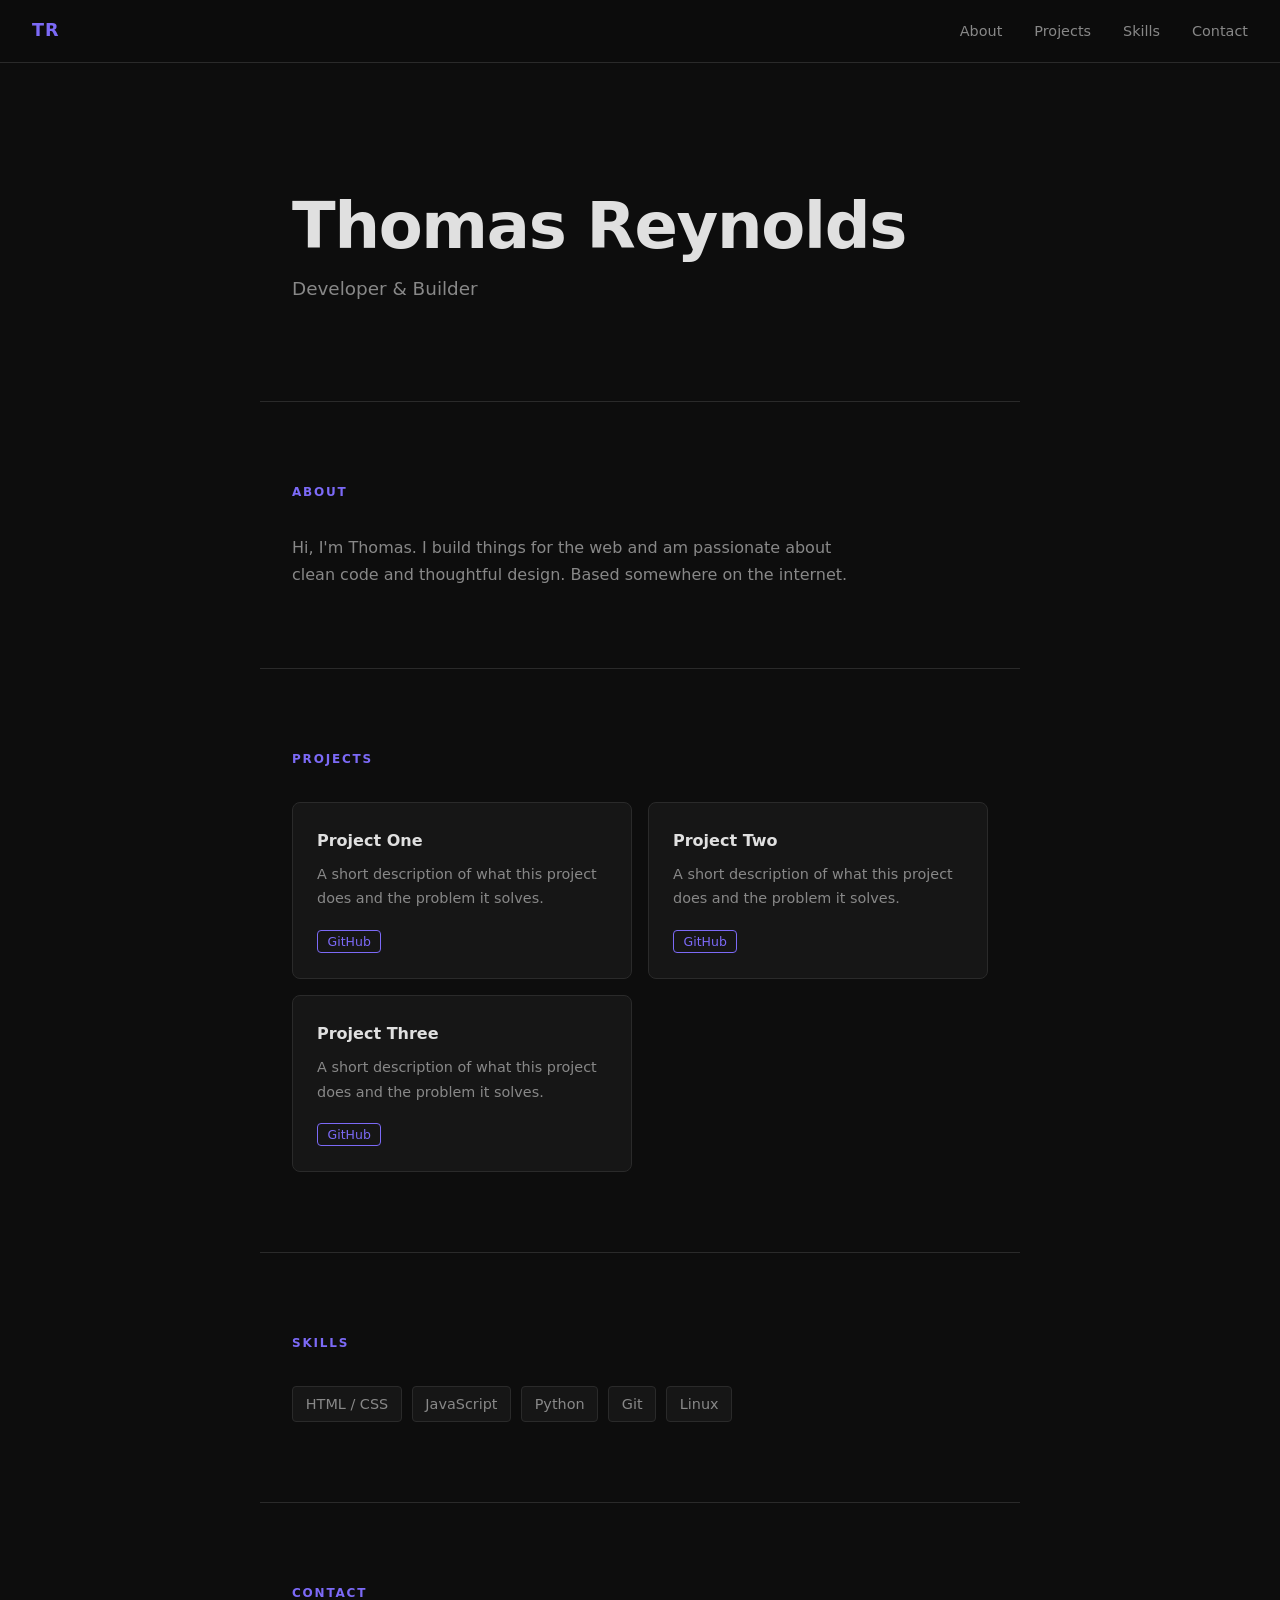
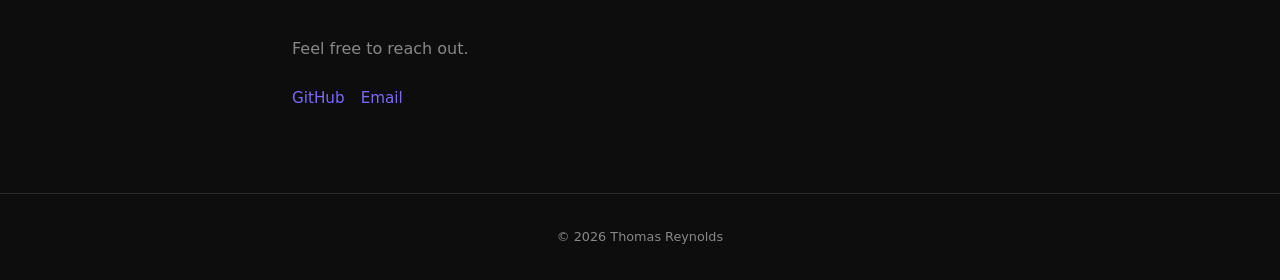
==== index.html @ edae4b2f "Initial portfolio site" ====
<!DOCTYPE html>
<html lang="en">
<head>
  <meta charset="UTF-8" />
  <meta name="viewport" content="width=device-width, initial-scale=1.0" />
  <title>Thomas Reynolds</title>
  <link rel="stylesheet" href="style.css" />
</head>
<body>

  <nav>
    <span class="nav-name">TR</span>
    <ul>
      <li><a href="#about">About</a></li>
      <li><a href="#projects">Projects</a></li>
      <li><a href="#skills">Skills</a></li>
      <li><a href="#contact">Contact</a></li>
    </ul>
  </nav>

  <section id="hero">
    <h1>Thomas Reynolds</h1>
    <p>Developer &amp; Builder</p>
  </section>

  <section id="about">
    <h2>About</h2>
    <p>Hi, I'm Thomas. I build things for the web and am passionate about clean code and thoughtful design. Based somewhere on the internet.</p>
  </section>

  <section id="projects">
    <h2>Projects</h2>
    <div class="project-grid">
      <div class="project-card">
        <h3>Project One</h3>
        <p>A short description of what this project does and the problem it solves.</p>
        <a href="#" class="tag">GitHub</a>
      </div>
      <div class="project-card">
        <h3>Project Two</h3>
        <p>A short description of what this project does and the problem it solves.</p>
        <a href="#" class="tag">GitHub</a>
      </div>
      <div class="project-card">
        <h3>Project Three</h3>
        <p>A short description of what this project does and the problem it solves.</p>
        <a href="#" class="tag">GitHub</a>
      </div>
    </div>
  </section>

  <section id="skills">
    <h2>Skills</h2>
    <ul class="skill-list">
      <li>HTML / CSS</li>
      <li>JavaScript</li>
      <li>Python</li>
      <li>Git</li>
      <li>Linux</li>
    </ul>
  </section>

  <section id="contact">
    <h2>Contact</h2>
    <p>Feel free to reach out.</p>
    <div class="contact-links">
      <a href="https://github.com/Garzahdx">GitHub</a>
      <a href="mailto:your@email.com">Email</a>
    </div>
  </section>

  <footer>
    <p>&copy; 2026 Thomas Reynolds</p>
  </footer>

</body>
</html>
---- style.css ----
*, *::before, *::after {
  box-sizing: border-box;
  margin: 0;
  padding: 0;
}

:root {
  --bg: #0d0d0d;
  --surface: #161616;
  --border: #2a2a2a;
  --text: #e0e0e0;
  --muted: #888;
  --accent: #7c6af7;
}

html {
  scroll-behavior: smooth;
}

body {
  background: var(--bg);
  color: var(--text);
  font-family: 'Segoe UI', system-ui, sans-serif;
  font-size: 1rem;
  line-height: 1.7;
}

/* Nav */
nav {
  position: sticky;
  top: 0;
  z-index: 100;
  display: flex;
  align-items: center;
  justify-content: space-between;
  padding: 1rem 2rem;
  background: rgba(13, 13, 13, 0.85);
  backdrop-filter: blur(8px);
  border-bottom: 1px solid var(--border);
}

.nav-name {
  font-weight: 700;
  font-size: 1.1rem;
  letter-spacing: 0.05em;
  color: var(--accent);
}

nav ul {
  list-style: none;
  display: flex;
  gap: 2rem;
}

nav a {
  color: var(--muted);
  text-decoration: none;
  font-size: 0.9rem;
  transition: color 0.2s;
}

nav a:hover {
  color: var(--text);
}

/* Sections */
section {
  max-width: 760px;
  margin: 0 auto;
  padding: 5rem 2rem;
}

section + section {
  border-top: 1px solid var(--border);
}

h2 {
  font-size: 0.75rem;
  text-transform: uppercase;
  letter-spacing: 0.15em;
  color: var(--accent);
  margin-bottom: 2rem;
}

/* Hero */
#hero {
  padding-top: 8rem;
  padding-bottom: 6rem;
}

#hero h1 {
  font-size: clamp(2.5rem, 6vw, 4rem);
  font-weight: 700;
  letter-spacing: -0.02em;
  line-height: 1.1;
  margin-bottom: 0.75rem;
}

#hero p {
  color: var(--muted);
  font-size: 1.15rem;
}

/* About */
#about p {
  color: var(--muted);
  max-width: 560px;
}

/* Projects */
.project-grid {
  display: grid;
  gap: 1rem;
  grid-template-columns: repeat(auto-fill, minmax(260px, 1fr));
}

.project-card {
  background: var(--surface);
  border: 1px solid var(--border);
  border-radius: 8px;
  padding: 1.5rem;
  transition: border-color 0.2s;
}

.project-card:hover {
  border-color: var(--accent);
}

.project-card h3 {
  font-size: 1rem;
  margin-bottom: 0.5rem;
}

.project-card p {
  color: var(--muted);
  font-size: 0.9rem;
  margin-bottom: 1rem;
}

.tag {
  font-size: 0.78rem;
  color: var(--accent);
  text-decoration: none;
  border: 1px solid var(--accent);
  border-radius: 4px;
  padding: 0.2rem 0.6rem;
  transition: background 0.2s, color 0.2s;
}

.tag:hover {
  background: var(--accent);
  color: #fff;
}

/* Skills */
.skill-list {
  list-style: none;
  display: flex;
  flex-wrap: wrap;
  gap: 0.6rem;
}

.skill-list li {
  background: var(--surface);
  border: 1px solid var(--border);
  border-radius: 4px;
  padding: 0.3rem 0.8rem;
  font-size: 0.9rem;
  color: var(--muted);
}

/* Contact */
#contact p {
  color: var(--muted);
  margin-bottom: 1.5rem;
}

.contact-links {
  display: flex;
  gap: 1rem;
}

.contact-links a {
  color: var(--accent);
  text-decoration: none;
  font-size: 0.95rem;
  border-bottom: 1px solid transparent;
  transition: border-color 0.2s;
}

.contact-links a:hover {
  border-color: var(--accent);
}

/* Footer */
footer {
  text-align: center;
  padding: 2rem;
  color: var(--muted);
  font-size: 0.8rem;
  border-top: 1px solid var(--border);
}

/* Mobile */
@media (max-width: 600px) {
  nav ul {
    gap: 1.2rem;
  }

  .project-grid {
    grid-template-columns: 1fr;
  }
}
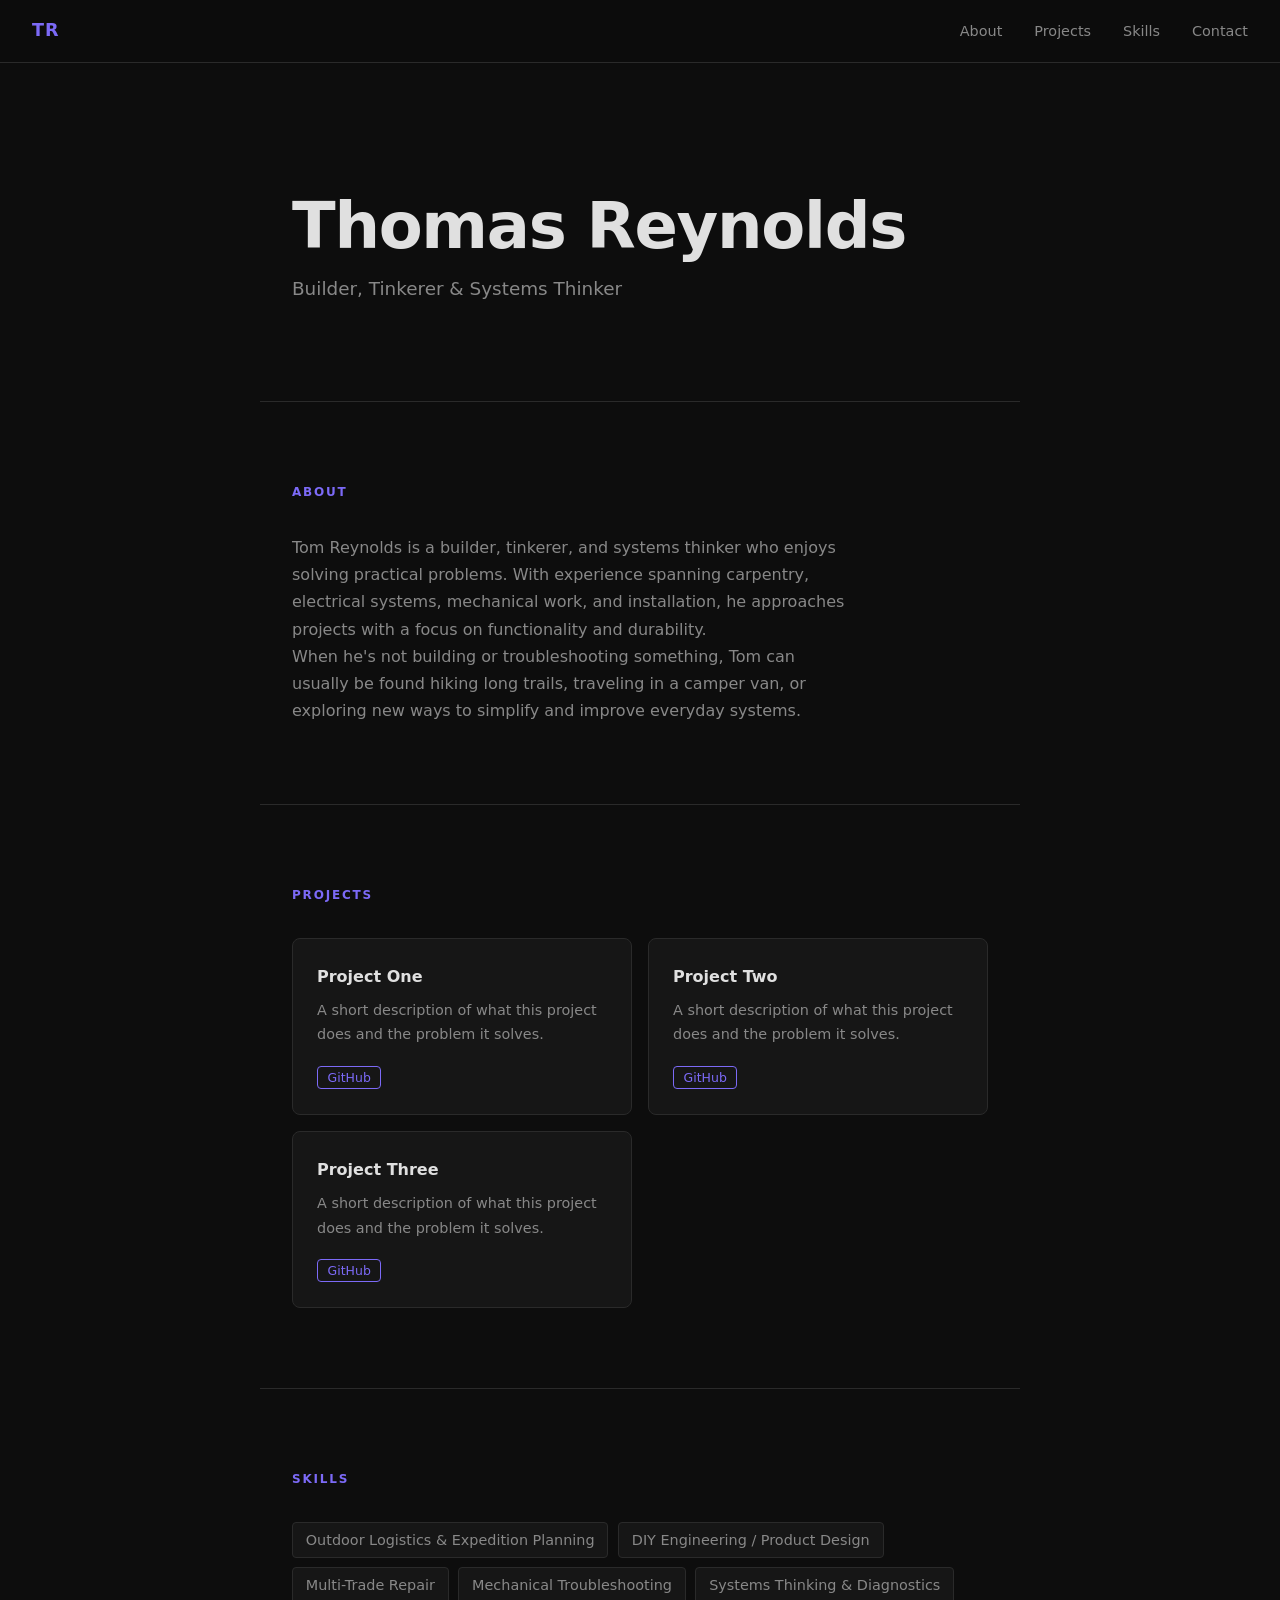
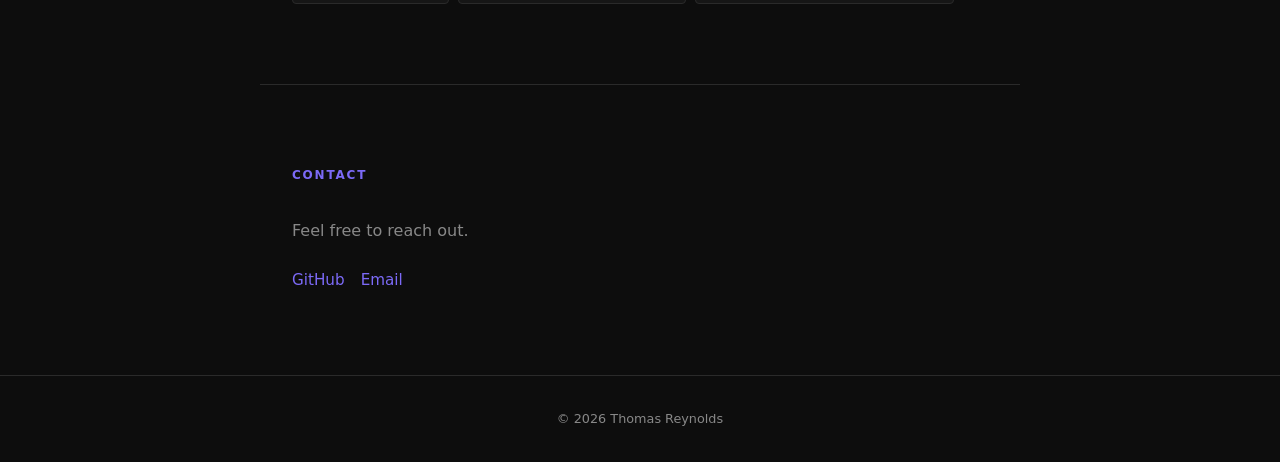
==== commit 58683e35: "Update about and skills sections" ====
--- a/index.html
+++ b/index.html
@@ -20,12 +20,13 @@
 
   <section id="hero">
     <h1>Thomas Reynolds</h1>
-    <p>Developer &amp; Builder</p>
+    <p>Builder, Tinkerer &amp; Systems Thinker</p>
   </section>
 
   <section id="about">
     <h2>About</h2>
-    <p>Hi, I'm Thomas. I build things for the web and am passionate about clean code and thoughtful design. Based somewhere on the internet.</p>
+    <p>Tom Reynolds is a builder, tinkerer, and systems thinker who enjoys solving practical problems. With experience spanning carpentry, electrical systems, mechanical work, and installation, he approaches projects with a focus on functionality and durability.</p>
+    <p>When he's not building or troubleshooting something, Tom can usually be found hiking long trails, traveling in a camper van, or exploring new ways to simplify and improve everyday systems.</p>
   </section>
 
   <section id="projects">
@@ -52,11 +53,11 @@
   <section id="skills">
     <h2>Skills</h2>
     <ul class="skill-list">
-      <li>HTML / CSS</li>
-      <li>JavaScript</li>
-      <li>Python</li>
-      <li>Git</li>
-      <li>Linux</li>
+      <li>Outdoor Logistics &amp; Expedition Planning</li>
+      <li>DIY Engineering / Product Design</li>
+      <li>Multi-Trade Repair</li>
+      <li>Mechanical Troubleshooting</li>
+      <li>Systems Thinking &amp; Diagnostics</li>
     </ul>
   </section>
 
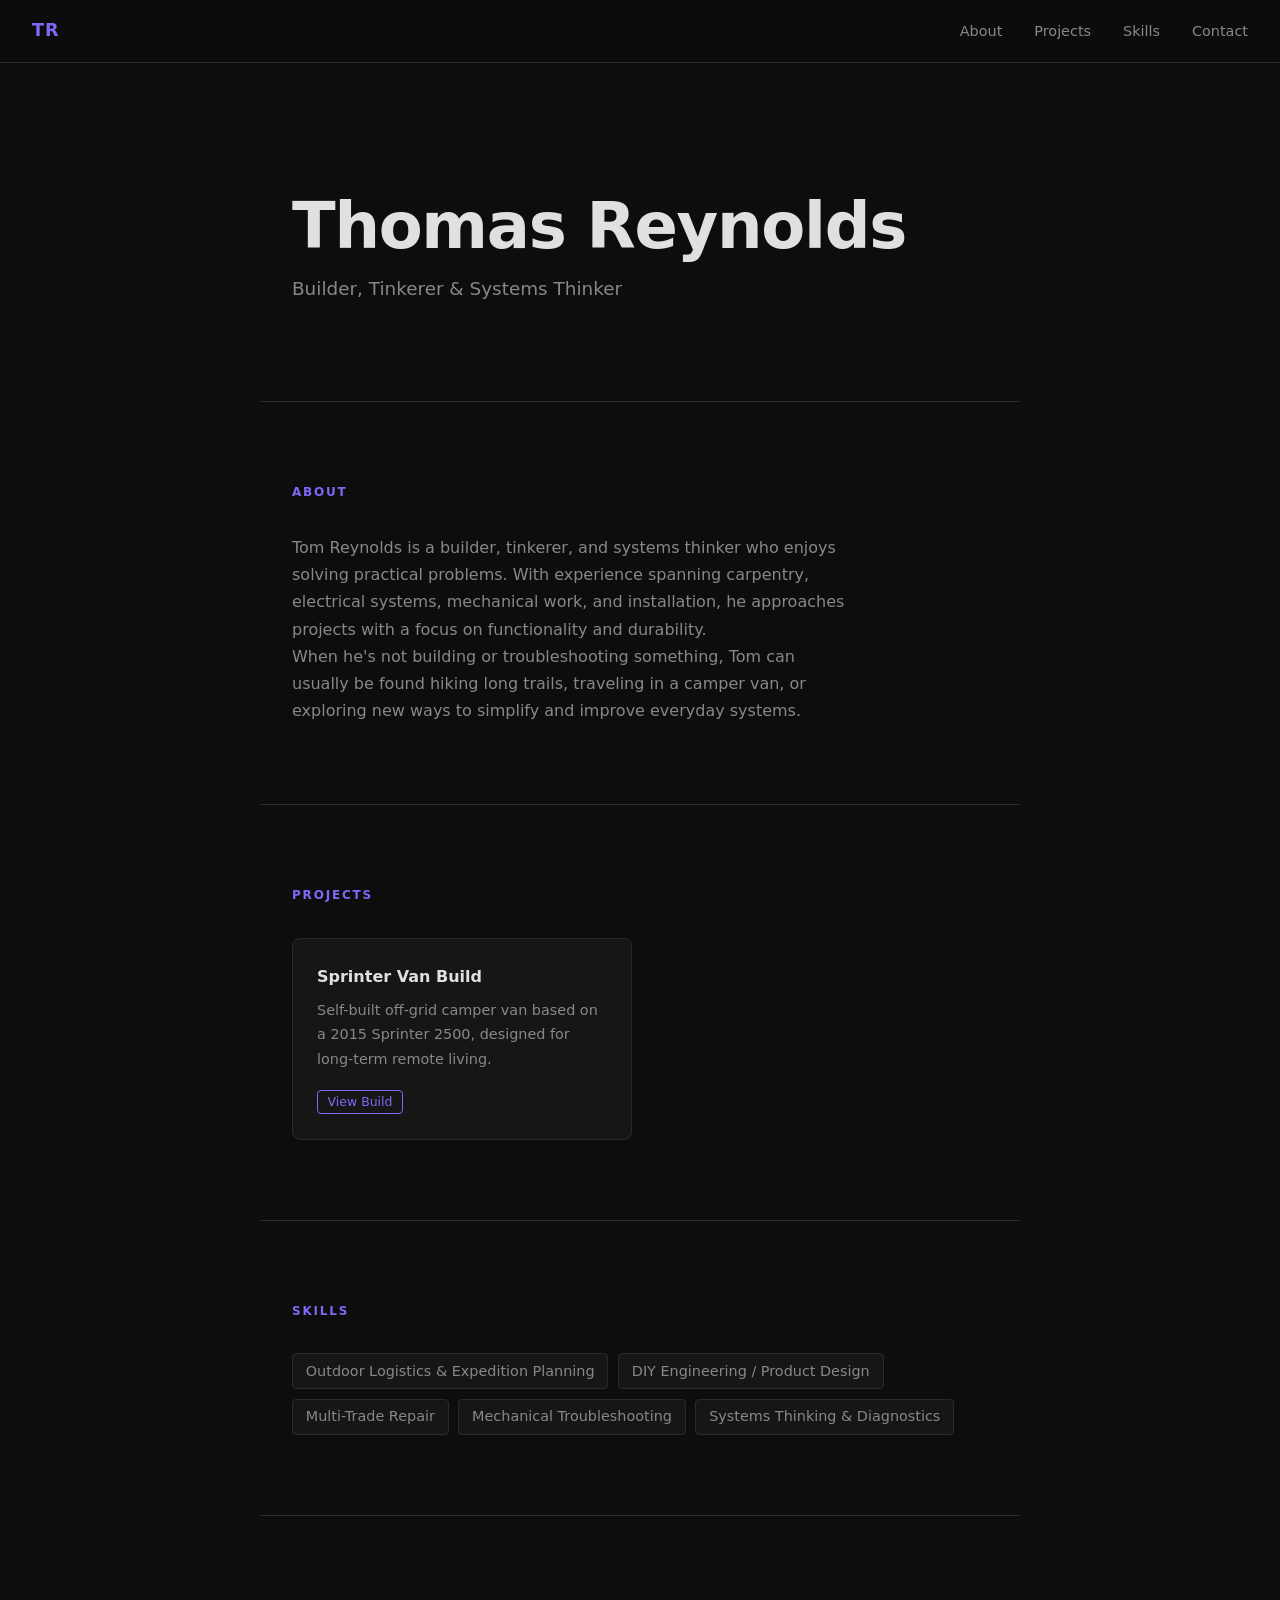
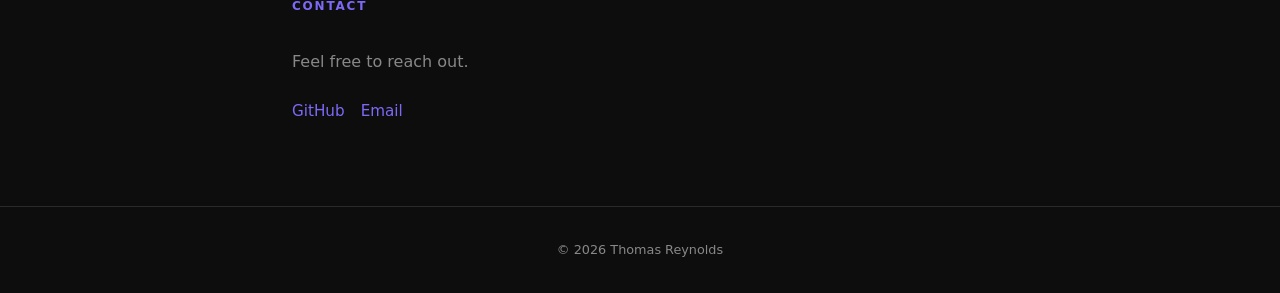
==== commit 78942be2: "Add van build page with scroll-fade image gallery" ====
--- a/index.html
+++ b/index.html
@@ -33,19 +33,9 @@
     <h2>Projects</h2>
     <div class="project-grid">
       <div class="project-card">
-        <h3>Project One</h3>
-        <p>A short description of what this project does and the problem it solves.</p>
-        <a href="#" class="tag">GitHub</a>
-      </div>
-      <div class="project-card">
-        <h3>Project Two</h3>
-        <p>A short description of what this project does and the problem it solves.</p>
-        <a href="#" class="tag">GitHub</a>
-      </div>
-      <div class="project-card">
-        <h3>Project Three</h3>
-        <p>A short description of what this project does and the problem it solves.</p>
-        <a href="#" class="tag">GitHub</a>
+        <h3>Sprinter Van Build</h3>
+        <p>Self-built off-grid camper van based on a 2015 Sprinter 2500, designed for long-term remote living.</p>
+        <a href="van.html" class="tag">View Build</a>
       </div>
     </div>
   </section>
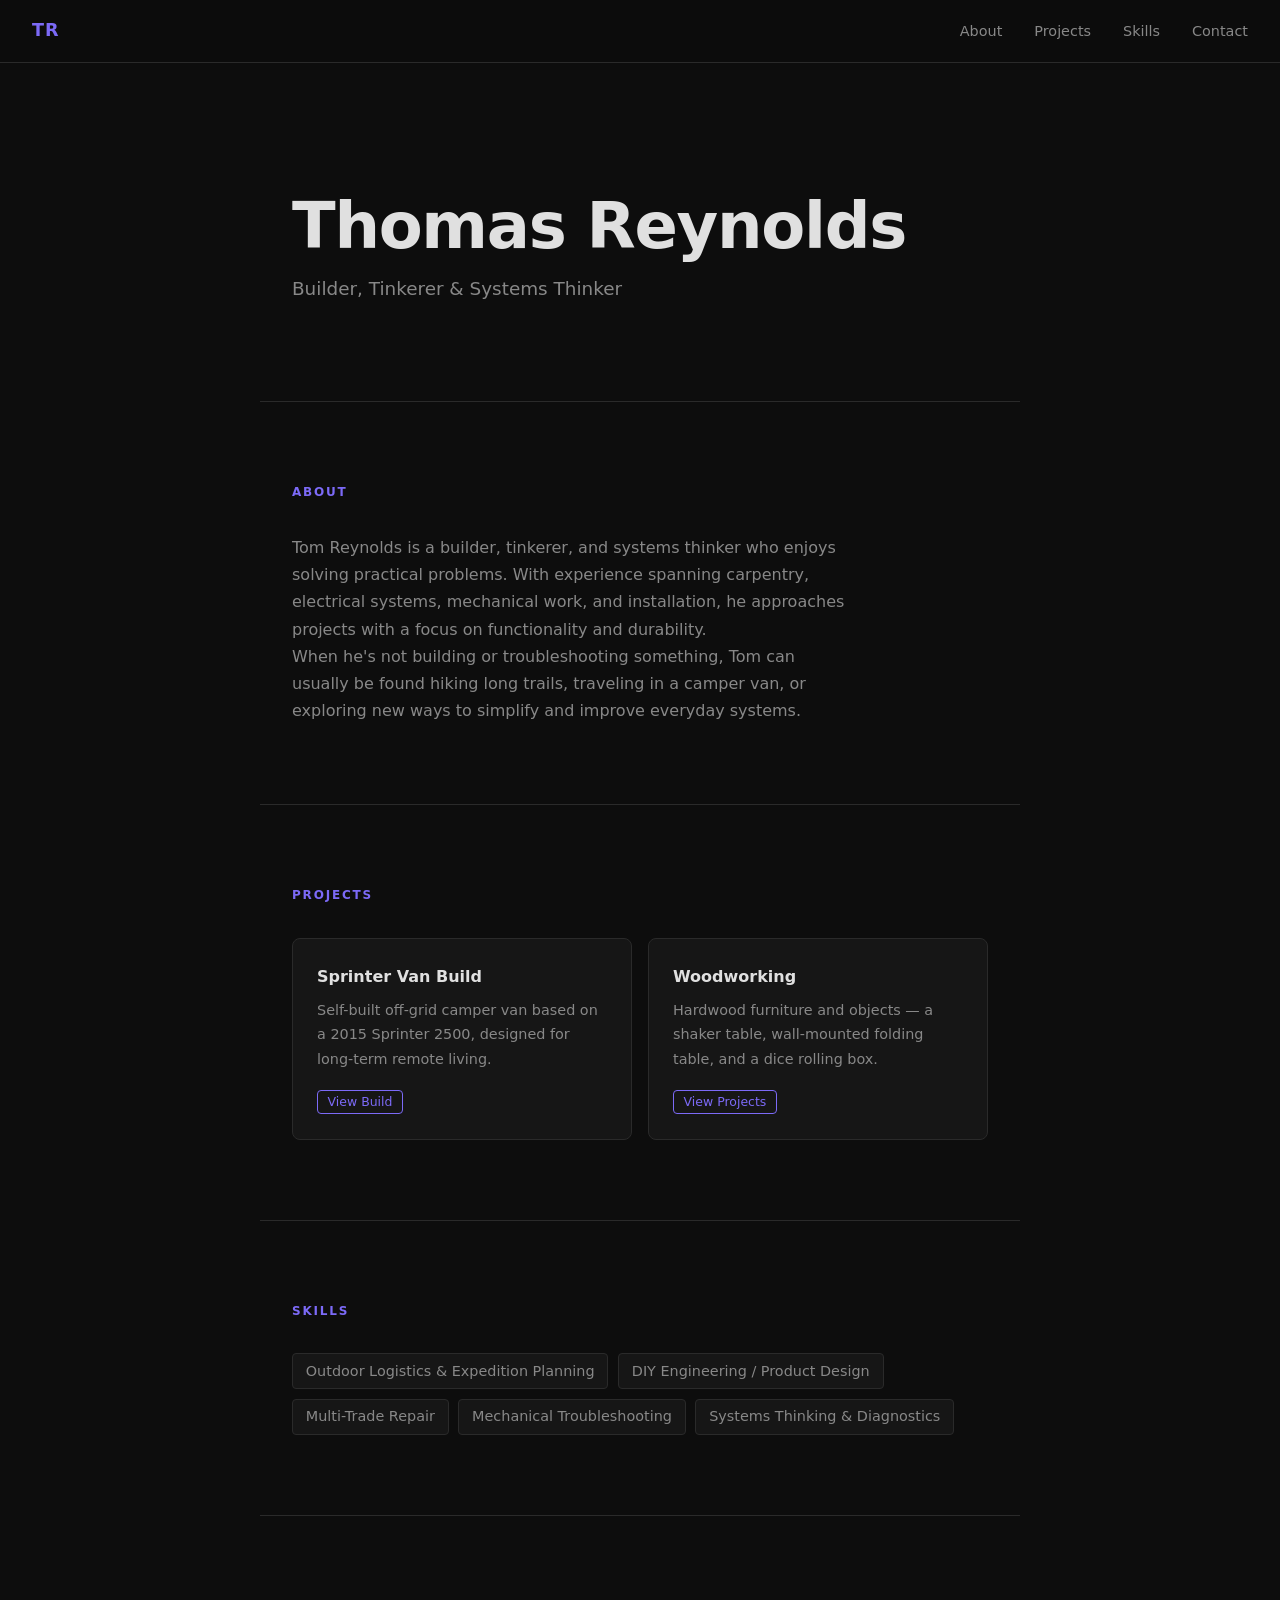
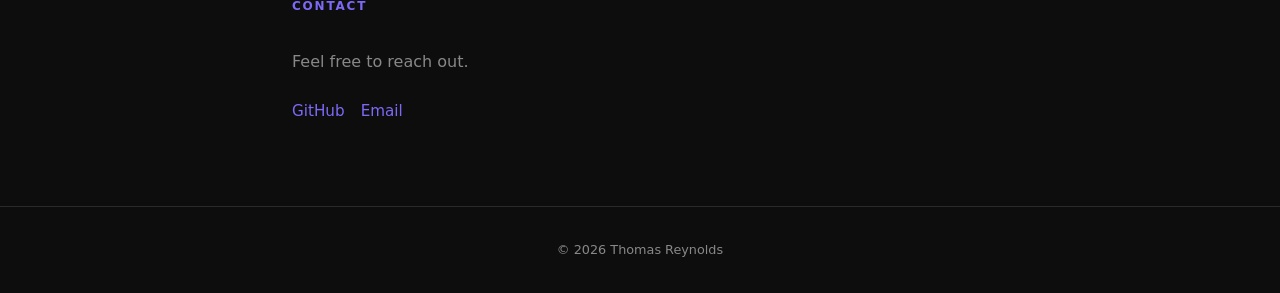
==== commit 0e0b78e9: "Add woodworking projects page" ====
--- a/index.html
+++ b/index.html
@@ -37,6 +37,11 @@
         <p>Self-built off-grid camper van based on a 2015 Sprinter 2500, designed for long-term remote living.</p>
         <a href="van.html" class="tag">View Build</a>
       </div>
+      <div class="project-card">
+        <h3>Woodworking</h3>
+        <p>Hardwood furniture and objects — a shaker table, wall-mounted folding table, and a dice rolling box.</p>
+        <a href="woodworking.html" class="tag">View Projects</a>
+      </div>
     </div>
   </section>
 
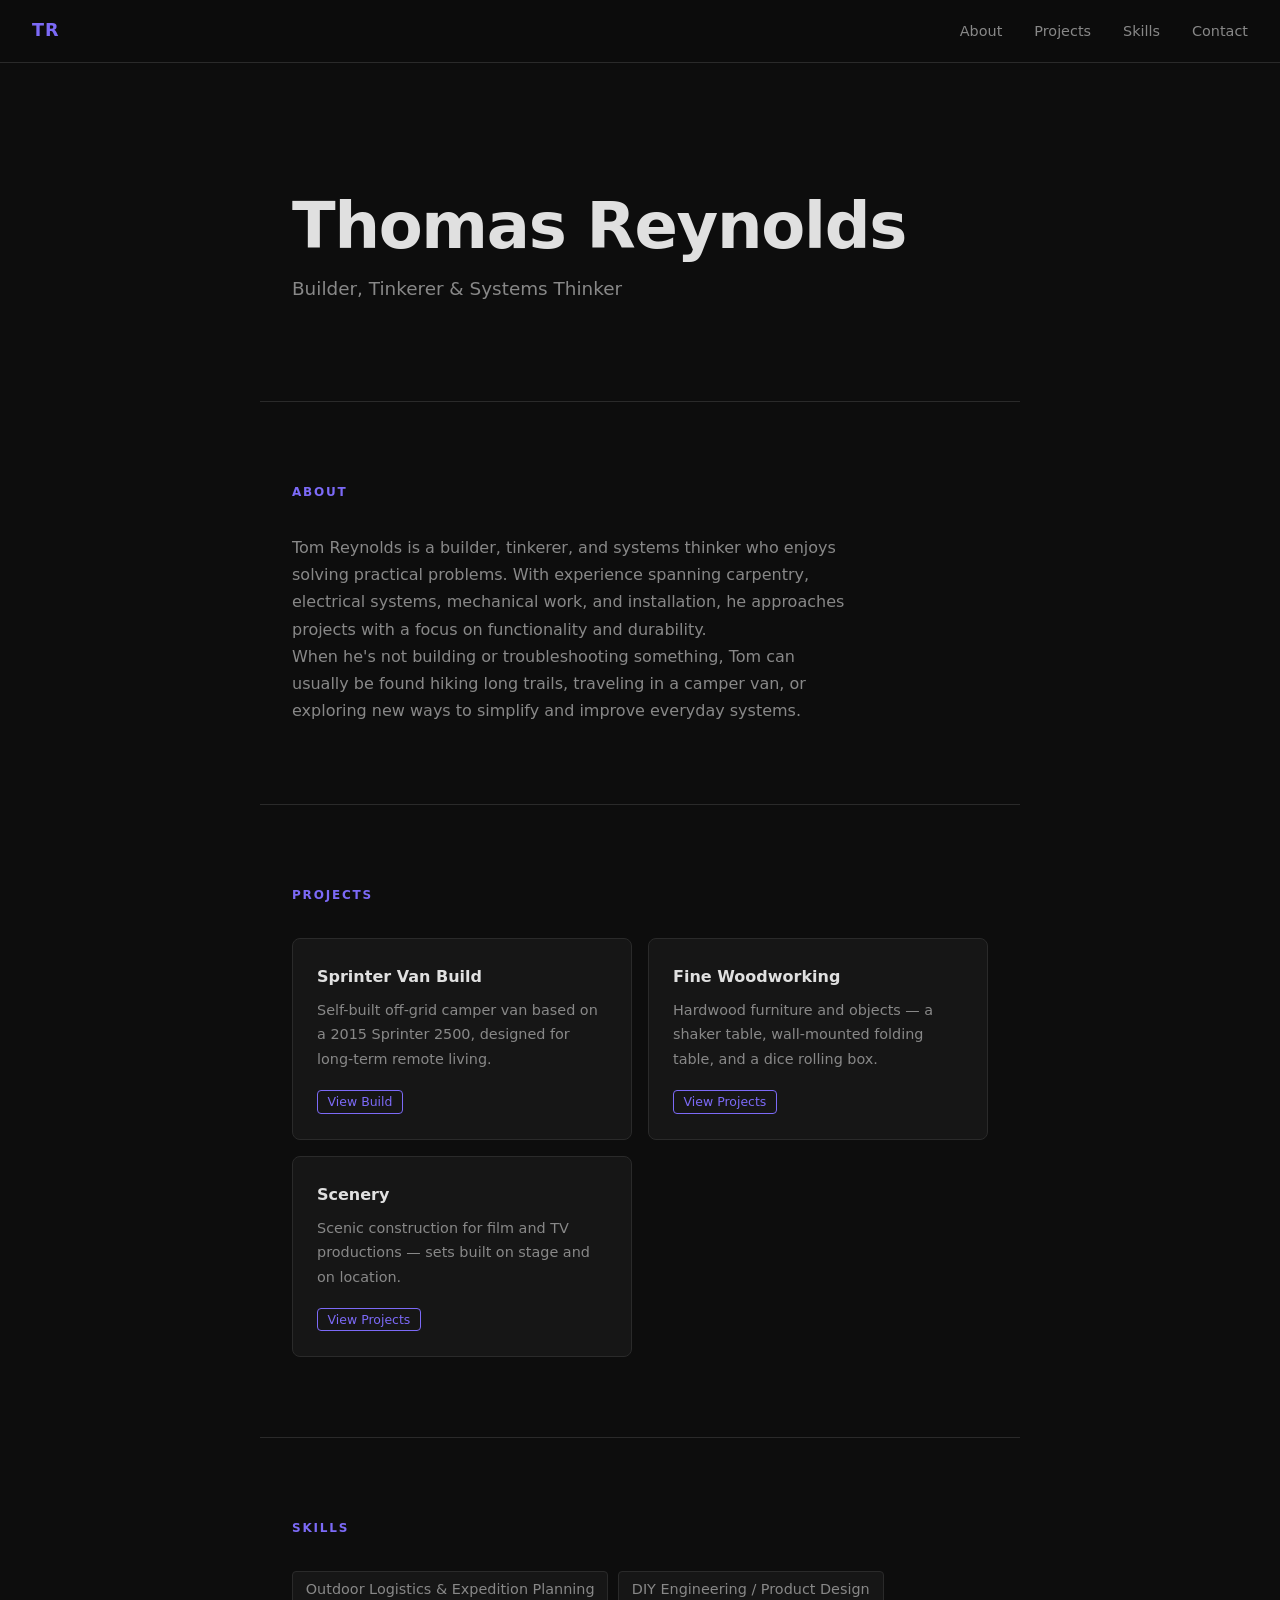
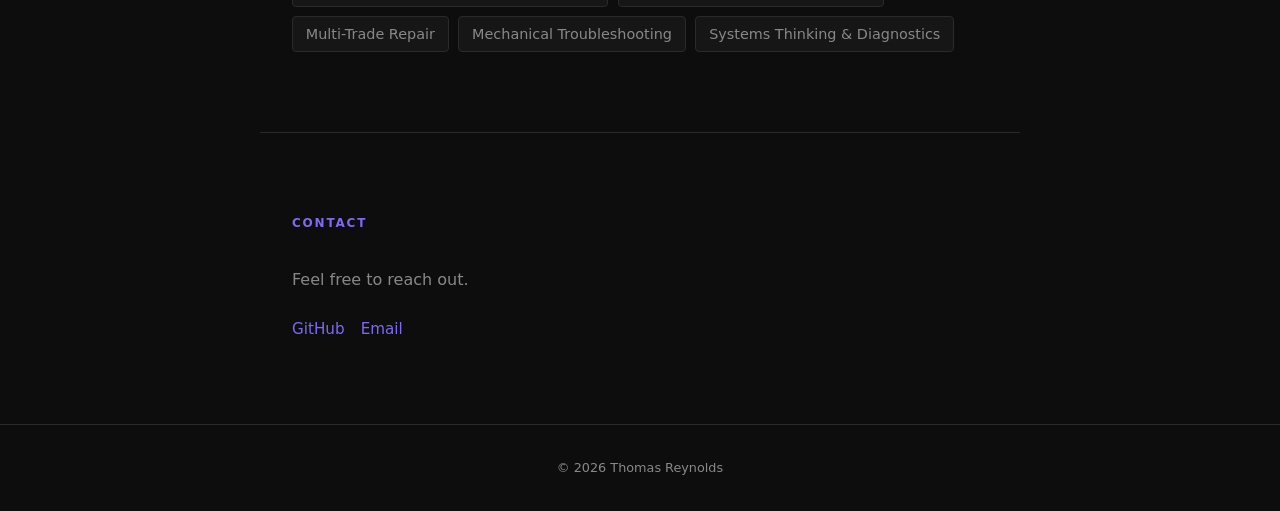
==== commit 379e8c9b: "Add Scenery project page and update index - Add scenery.html, scenery.css, scenery.js with three sec" ====
--- a/index.html
+++ b/index.html
@@ -38,9 +38,14 @@
         <a href="van.html" class="tag">View Build</a>
       </div>
       <div class="project-card">
-        <h3>Woodworking</h3>
+        <h3>Fine Woodworking</h3>
         <p>Hardwood furniture and objects — a shaker table, wall-mounted folding table, and a dice rolling box.</p>
         <a href="woodworking.html" class="tag">View Projects</a>
+      </div>
+      <div class="project-card">
+        <h3>Scenery</h3>
+        <p>Scenic construction for film and TV productions — sets built on stage and on location.</p>
+        <a href="scenery.html" class="tag">View Projects</a>
       </div>
     </div>
   </section>
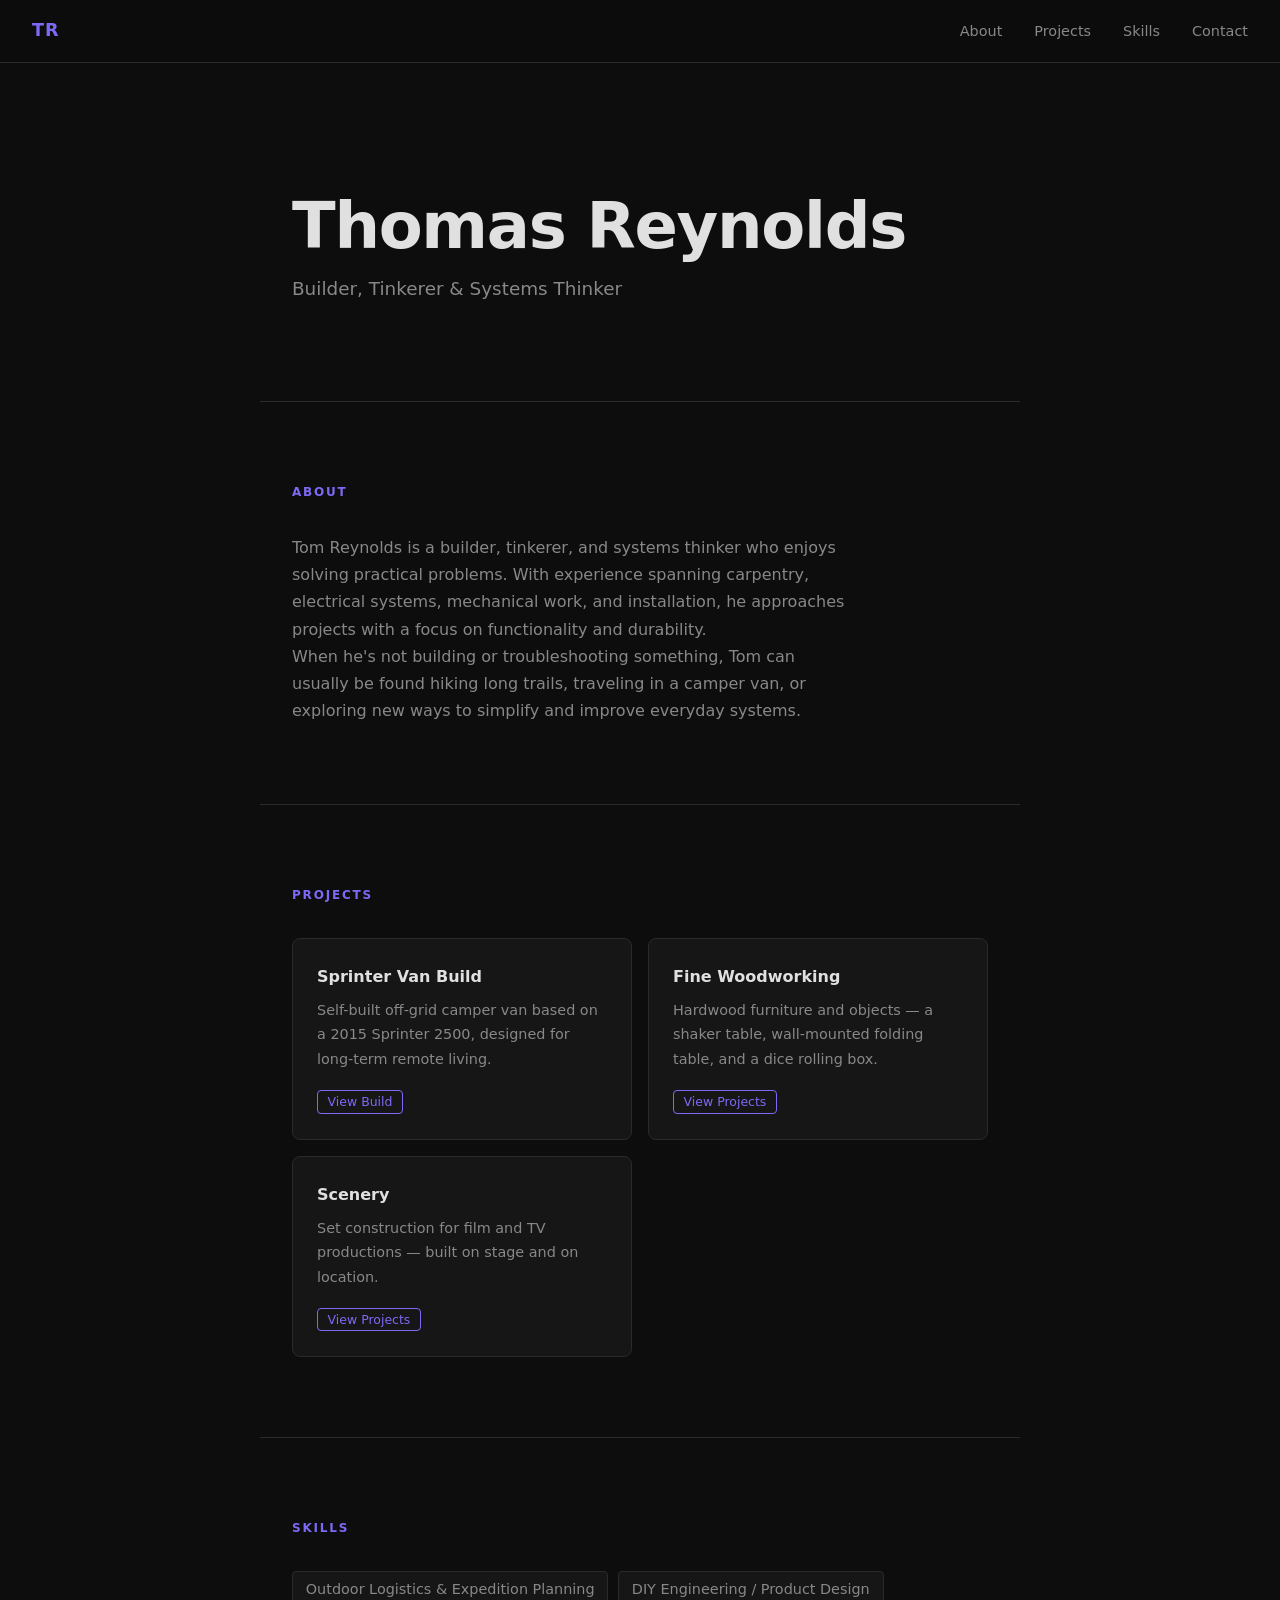
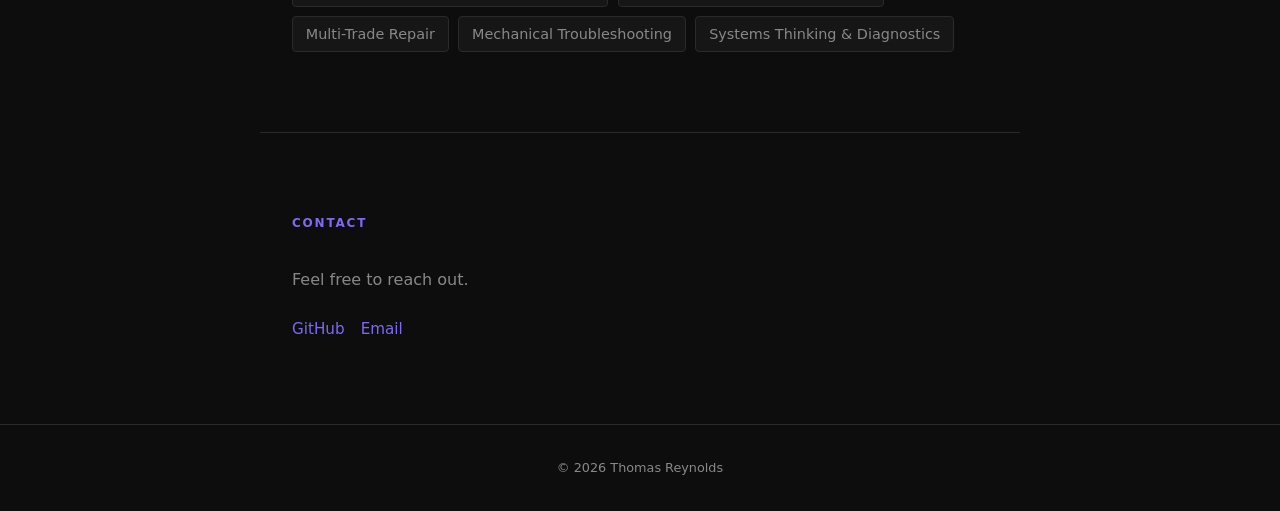
==== commit 1e3709dd: "Remove 'scenic' language from index scenery card Co-Authored-By: Claude Sonnet 4.6 <noreply@anthropi" ====
--- a/index.html
+++ b/index.html
@@ -44,7 +44,7 @@
       </div>
       <div class="project-card">
         <h3>Scenery</h3>
-        <p>Scenic construction for film and TV productions — sets built on stage and on location.</p>
+        <p>Set construction for film and TV productions — built on stage and on location.</p>
         <a href="scenery.html" class="tag">View Projects</a>
       </div>
     </div>
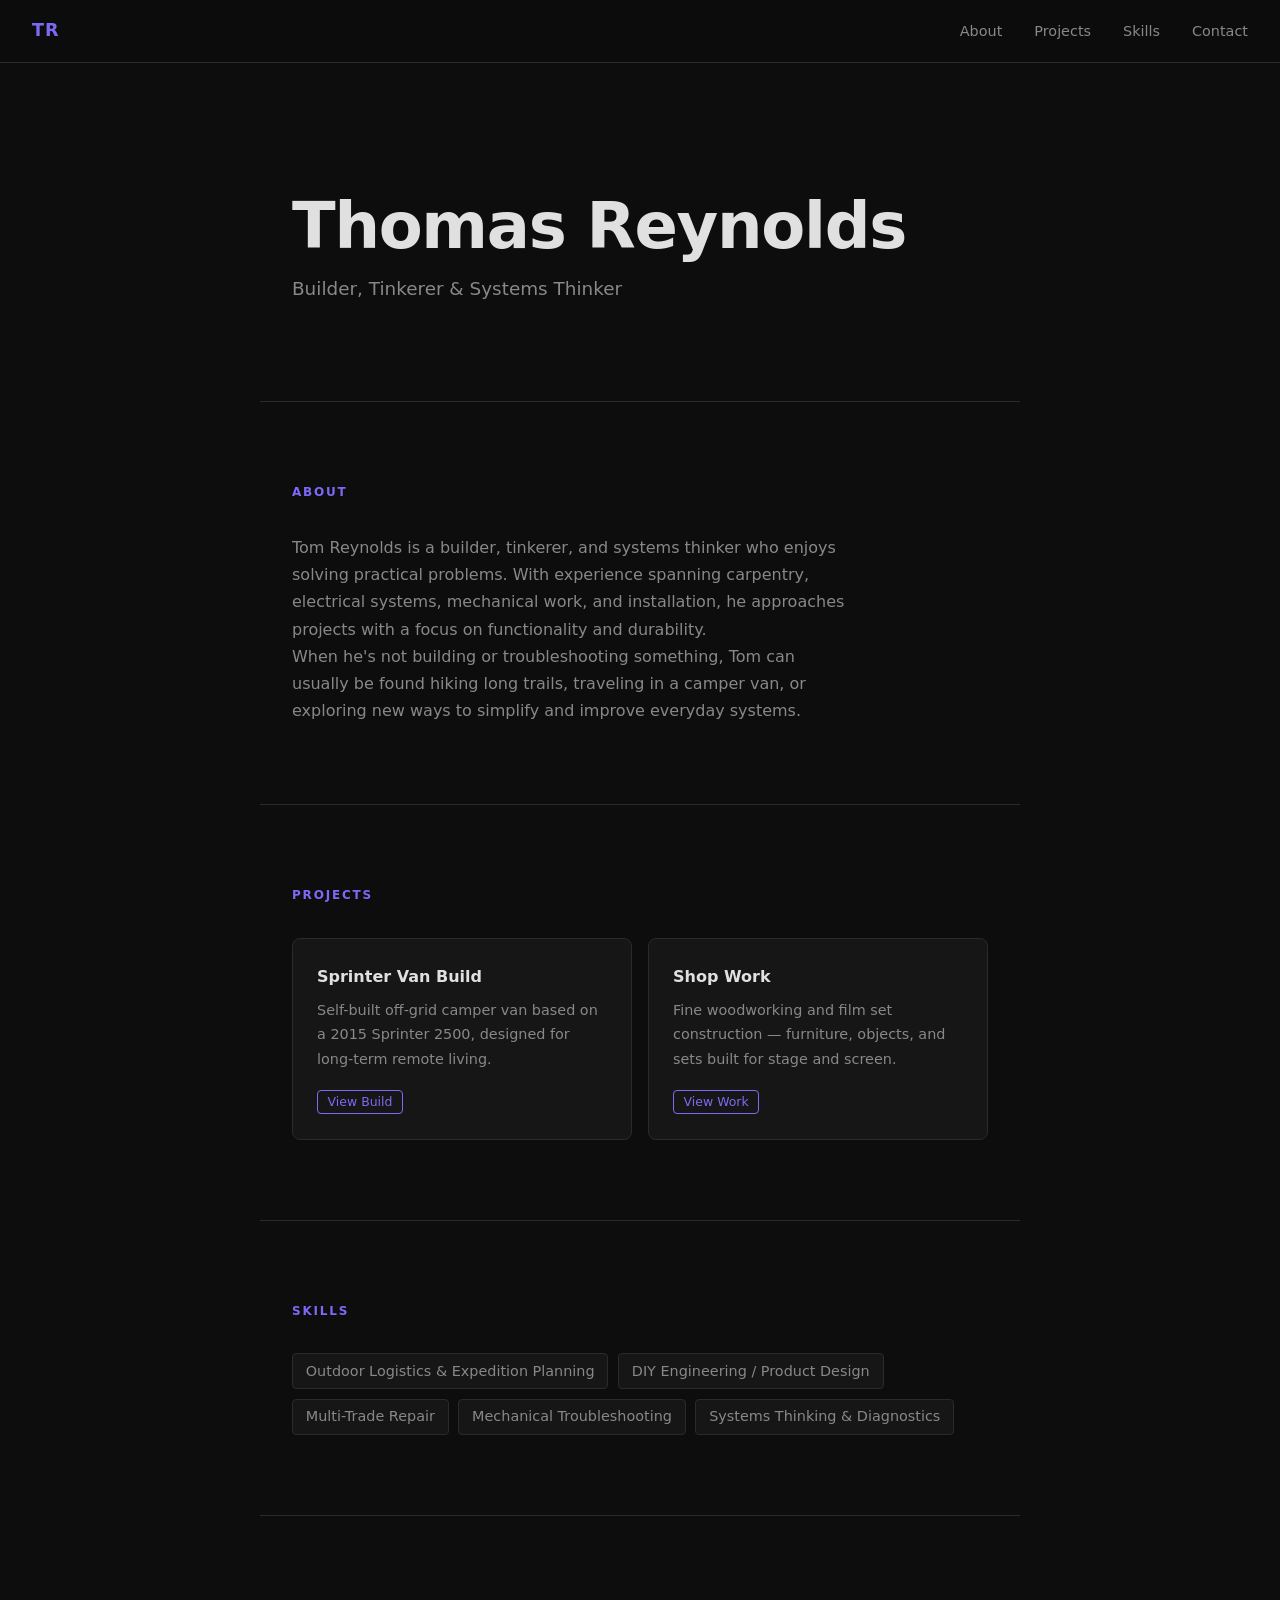
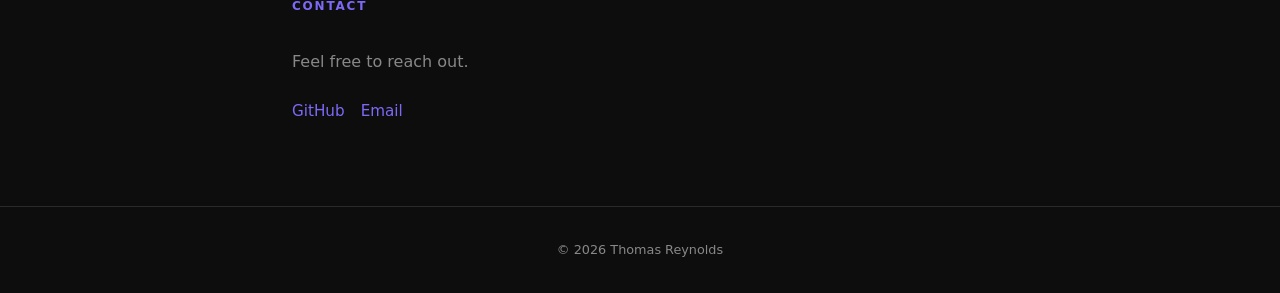
==== commit d4b4de84: "Combine Fine Woodworking and Scenery into Shop Work - Merge both project pages into woodworking.html" ====
--- a/index.html
+++ b/index.html
@@ -38,14 +38,9 @@
         <a href="van.html" class="tag">View Build</a>
       </div>
       <div class="project-card">
-        <h3>Fine Woodworking</h3>
-        <p>Hardwood furniture and objects — a shaker table, wall-mounted folding table, and a dice rolling box.</p>
-        <a href="woodworking.html" class="tag">View Projects</a>
-      </div>
-      <div class="project-card">
-        <h3>Scenery</h3>
-        <p>Set construction for film and TV productions — built on stage and on location.</p>
-        <a href="scenery.html" class="tag">View Projects</a>
+        <h3>Shop Work</h3>
+        <p>Fine woodworking and film set construction — furniture, objects, and sets built for stage and screen.</p>
+        <a href="woodworking.html" class="tag">View Work</a>
       </div>
     </div>
   </section>
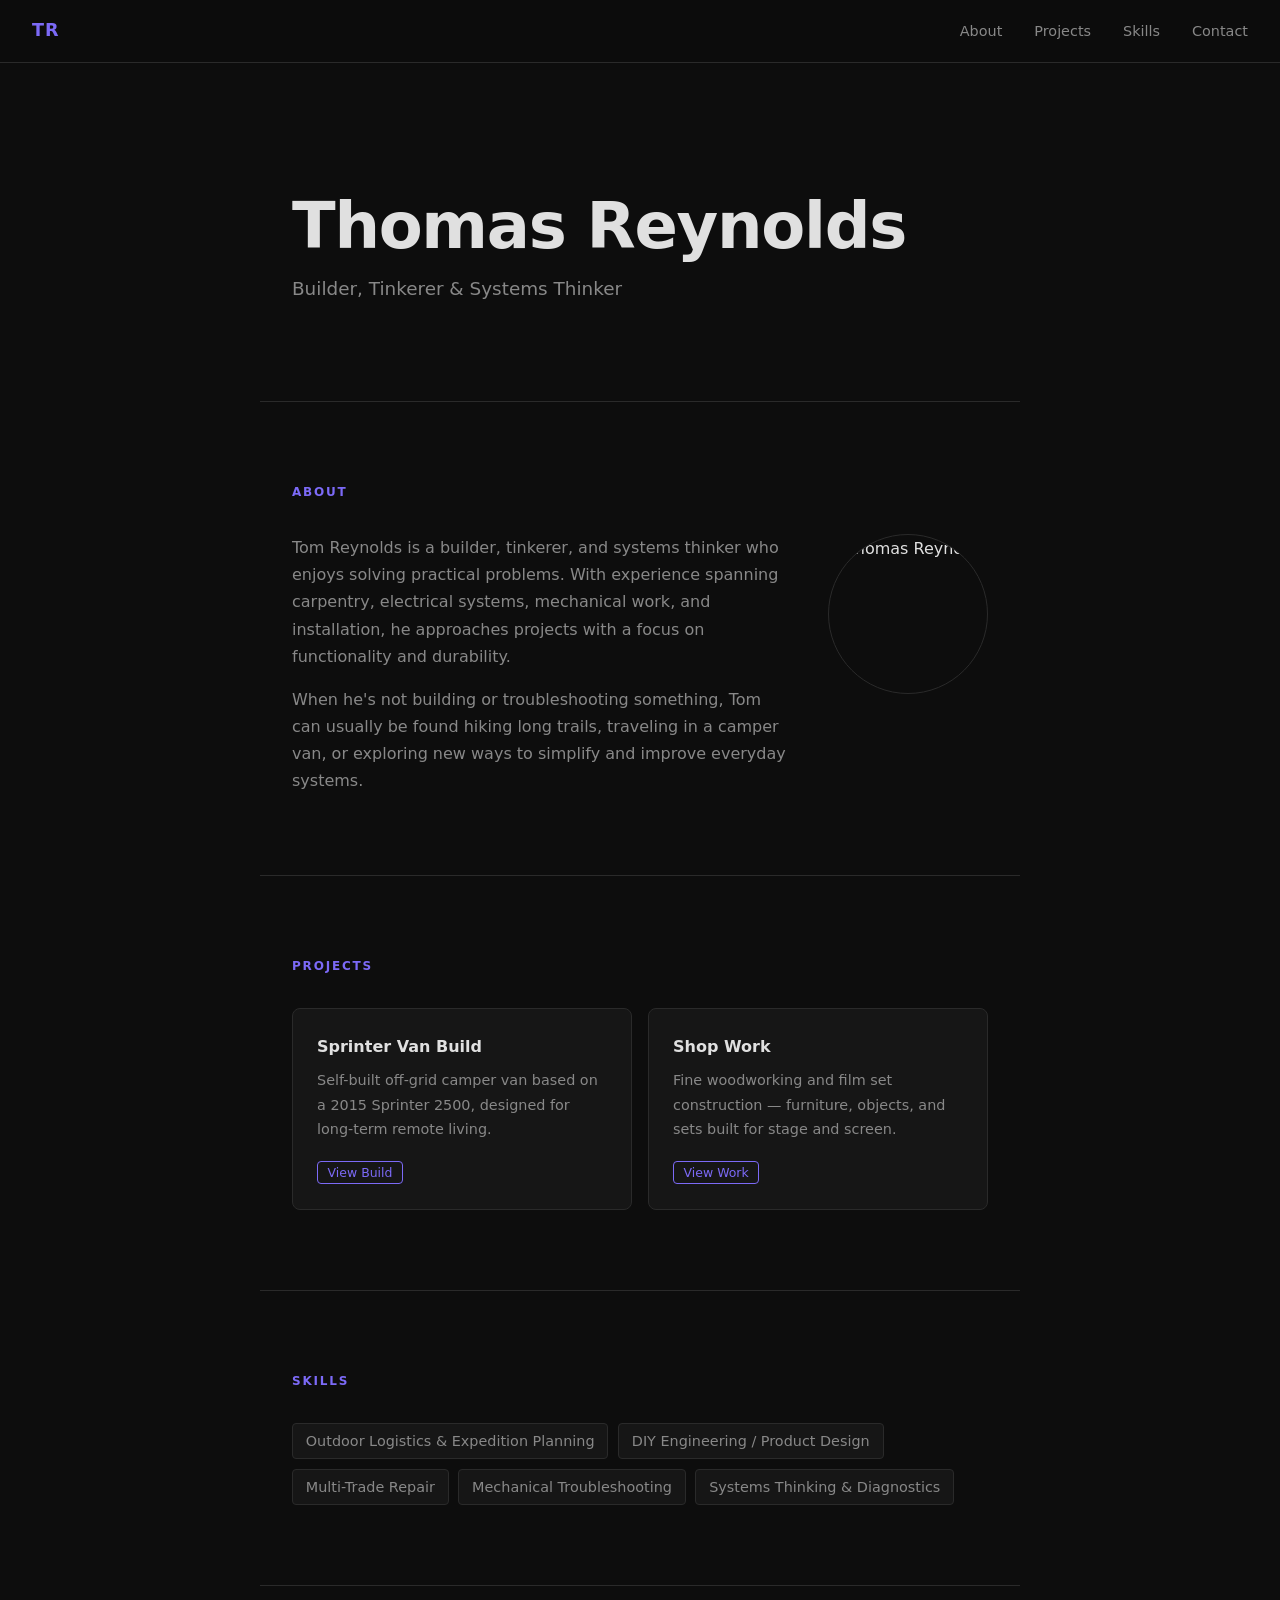
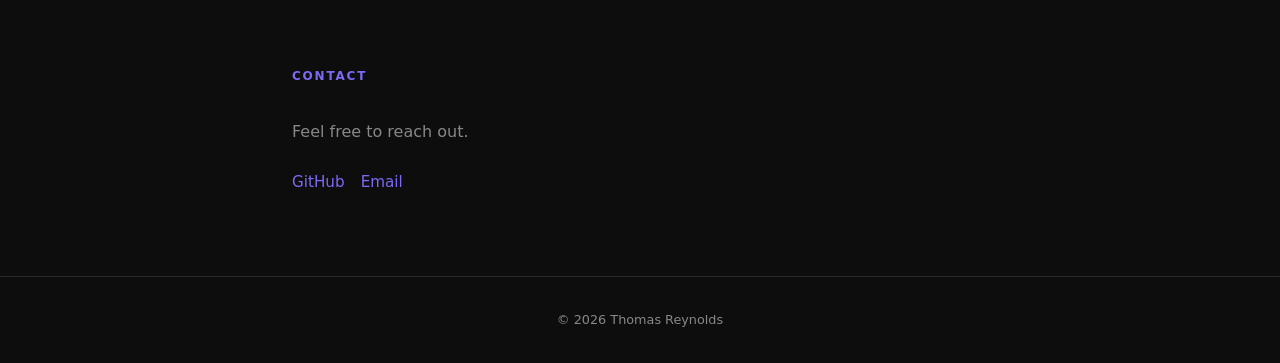
==== commit a9d8ce99: "Add profile photo to About section on home page Co-Authored-By: Claude Sonnet 4.6 <noreply@anthropic" ====
--- a/index.html
+++ b/index.html
@@ -25,8 +25,13 @@
 
   <section id="about">
     <h2>About</h2>
-    <p>Tom Reynolds is a builder, tinkerer, and systems thinker who enjoys solving practical problems. With experience spanning carpentry, electrical systems, mechanical work, and installation, he approaches projects with a focus on functionality and durability.</p>
-    <p>When he's not building or troubleshooting something, Tom can usually be found hiking long trails, traveling in a camper van, or exploring new ways to simplify and improve everyday systems.</p>
+    <div class="about-inner">
+      <div class="about-text">
+        <p>Tom Reynolds is a builder, tinkerer, and systems thinker who enjoys solving practical problems. With experience spanning carpentry, electrical systems, mechanical work, and installation, he approaches projects with a focus on functionality and durability.</p>
+        <p>When he's not building or troubleshooting something, Tom can usually be found hiking long trails, traveling in a camper van, or exploring new ways to simplify and improve everyday systems.</p>
+      </div>
+      <img src="images/IMG_397EEAAB-FC93-4144-8835-3F32F6064016.jpg" alt="Thomas Reynolds" class="about-photo" />
+    </div>
   </section>
 
   <section id="projects">
--- a/style.css
+++ b/style.css
@@ -102,9 +102,35 @@
 }
 
 /* About */
-#about p {
-  color: var(--muted);
-  max-width: 560px;
+.about-inner {
+  display: flex;
+  align-items: flex-start;
+  gap: 2.5rem;
+}
+
+.about-text p {
+  color: var(--muted);
+}
+
+.about-text p + p {
+  margin-top: 1rem;
+}
+
+.about-photo {
+  width: 160px;
+  height: 160px;
+  border-radius: 50%;
+  object-fit: cover;
+  object-position: center top;
+  flex-shrink: 0;
+  border: 1px solid var(--border);
+}
+
+@media (max-width: 600px) {
+  .about-inner {
+    flex-direction: column-reverse;
+    align-items: center;
+  }
 }
 
 /* Projects */
